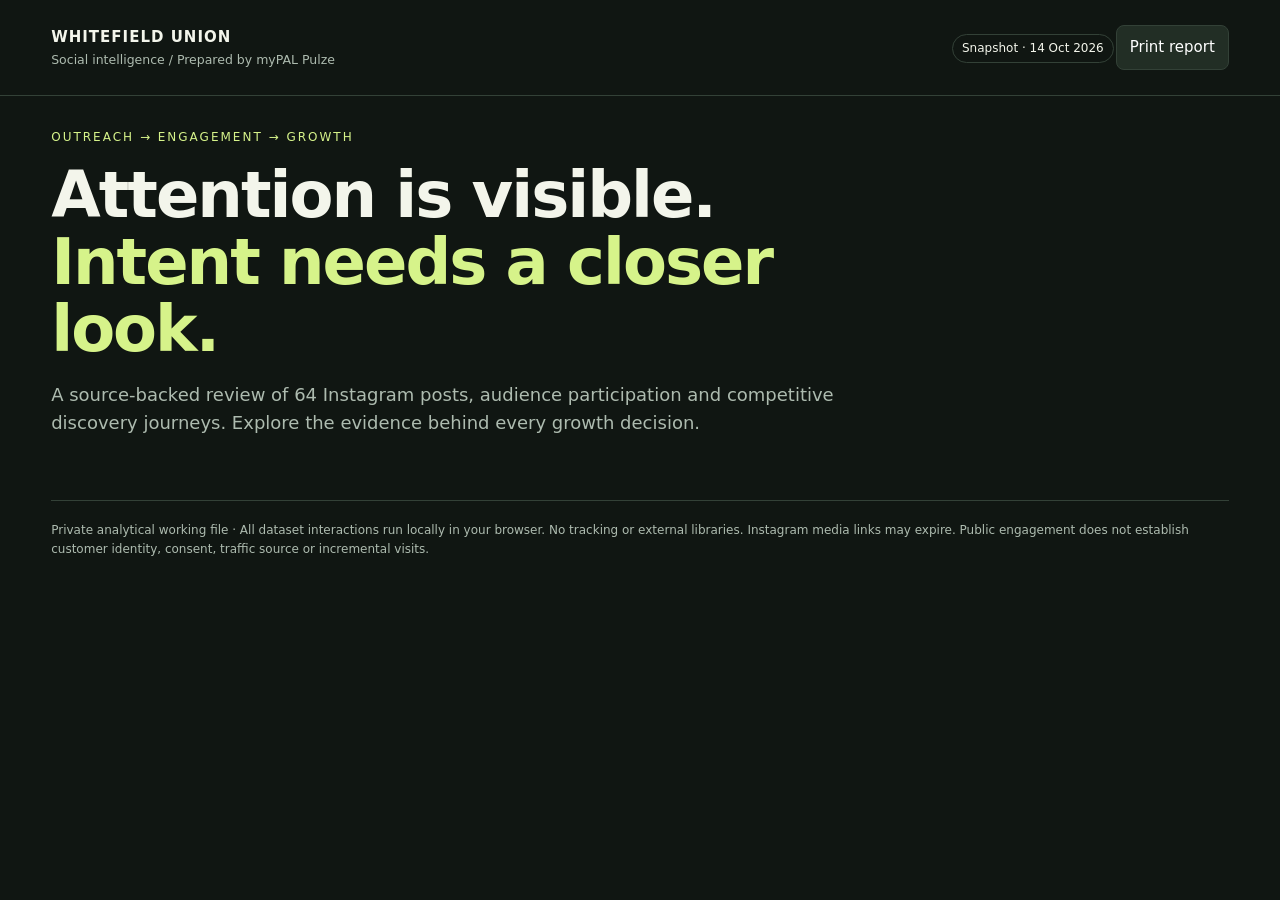
==== src/template.html @ 6ade648a "Add interactive Whitefield Union social intelligence report" ====
<!doctype html><html lang="en"><meta charset="utf-8"><meta name="viewport" content="width=device-width,initial-scale=1"><title>Whitefield Union · Social Intelligence</title><style>
:root{--bg:#101612;--card:#1a231d;--line:#334137;--muted:#adbbaf;--lime:#d6f38a;--orange:#ffb17c}*{box-sizing:border-box}body{margin:0;background:var(--bg);color:#f3f5eb;font:15px/1.55 system-ui,sans-serif}a{color:var(--lime)}button,input,select{font:inherit}button,select,input{background:#222e25;border:1px solid var(--line);color:#fff;border-radius:8px;padding:10px 13px}button{cursor:pointer}button:hover,button.active{background:var(--lime);color:#172015}header{padding:25px 4%;border-bottom:1px solid var(--line);display:flex;justify-content:space-between;align-items:center}.brand{font-weight:800;letter-spacing:1px}.brand small{display:block;color:var(--muted);font-weight:400;letter-spacing:0}main{max-width:1440px;margin:auto;padding:32px 4%}h1{font-size:clamp(32px,5vw,64px);line-height:1.05;max-width:900px;letter-spacing:-2px;margin:15px 0}h2{font-size:27px;margin:0 0 14px}h3{font-size:18px;margin:0 0 10px}p{color:var(--muted)}.eyebrow{font-size:12px;color:var(--lime);letter-spacing:2px;text-transform:uppercase}.lead{max-width:850px;font-size:18px}.tabs{display:flex;gap:8px;flex-wrap:wrap;margin:28px 0}.grid{display:grid;grid-template-columns:repeat(4,1fr);gap:16px;margin:20px 0}.two{grid-template-columns:repeat(2,1fr)}.three{grid-template-columns:repeat(3,1fr)}.card{background:var(--card);border:1px solid var(--line);border-radius:16px;padding:23px;min-width:0}.stat{font-size:35px;font-weight:750;color:var(--lime)}.muted,small{color:var(--muted)}.tag{display:inline-block;padding:4px 9px;border:1px solid var(--line);border-radius:20px;font-size:12px;margin:2px}.note{padding:16px 20px;border-left:3px solid var(--orange);background:#2a281e;margin:20px 0;color:#e8d8bf}.toolbar{display:flex;gap:12px;flex-wrap:wrap;align-items:center;margin:16px 0}input[type=search]{flex:1;min-width:200px}.barrow{display:grid;grid-template-columns:150px 1fr 85px;align-items:center;gap:12px;margin:12px 0;font-size:13px}.track{height:11px;background:#303d32;border-radius:8px;overflow:hidden}.fill{height:100%;background:var(--lime);border-radius:8px}.tablewrap{overflow:auto;max-height:650px}table{width:100%;border-collapse:collapse;font-size:13px}th{text-align:left;color:var(--lime);background:#202c23;position:sticky;top:0;white-space:nowrap}td,th{padding:13px;border-bottom:1px solid var(--line);vertical-align:top}td.caption{min-width:250px;max-width:400px;white-space:pre-line}details summary{cursor:pointer;color:var(--lime)}.chart{display:flex;height:185px;gap:8px;align-items:end;padding:10px 0 30px}.column{flex:1;background:var(--lime);position:relative;min-width:7px;border-radius:4px 4px 0 0}.column span{position:absolute;bottom:-27px;font-size:10px;color:var(--muted);left:0;white-space:nowrap}.column b{position:absolute;top:-23px;font-size:11px}.hidden{display:none}.flow{display:flex;gap:10px;flex-wrap:wrap}.flow div{flex:1;min-width:140px;background:#273629;padding:18px;border-radius:10px}.flow b{color:var(--lime);display:block}.foot{font-size:12px;border-top:1px solid var(--line);padding-top:20px;margin-top:35px;color:var(--muted)}dialog{background:var(--card);color:white;border:1px solid var(--line);border-radius:18px;width:min(850px,90vw);max-height:85vh}dialog::backdrop{background:#000a}.pill{color:var(--orange)}@media(max-width:850px){.grid,.two,.three{grid-template-columns:1fr 1fr}header{align-items:start}.barrow{grid-template-columns:100px 1fr 65px}}@media(max-width:540px){.grid,.two,.three{grid-template-columns:1fr}.tabs button{flex:1}header small{max-width:180px}}@media print{body{background:white;color:black}.card{background:white;border-color:#bbb}p,small,.muted{color:#444}.tabs,.toolbar,header button{display:none}.hidden{display:block}.tablewrap{max-height:none}.stat,a,.eyebrow,h3{color:#36501b}section{break-before:page}}
</style><header><div class="brand">WHITEFIELD UNION<small>Social intelligence / Prepared by myPAL Pulze</small></div><div><span class="tag">Snapshot · 14 Oct 2026</span><button onclick="window.print()">Print report</button></div></header><main><div class="eyebrow">Outreach → Engagement → Growth</div><h1>Attention is visible.<br><span style="color:var(--lime)">Intent needs a closer look.</span></h1><p class="lead">A source-backed review of 64 Instagram posts, audience participation and competitive discovery journeys. Explore the evidence behind every growth decision.</p><div class="tabs" id="tabs"></div><section id="overview"></section><section id="engagement" class="hidden"></section><section id="sentiment" class="hidden"></section><section id="competitors" class="hidden"></section><section id="coverage" class="hidden"></section><section id="actions" class="hidden"></section><div class="foot">Private analytical working file · All dataset interactions run locally in your browser. No tracking or external libraries. Instagram media links may expire. Public engagement does not establish customer identity, consent, traffic source or incremental visits.</div></main><dialog id="detail"><button onclick="this.closest('dialog').close()" style="float:right">Close</button><div id="detailBody"></div></dialog><script>
const D=__DATA__;
const $=id=>document.getElementById(id),esc=v=>String(v??'').replace(/[&<>"']/g,c=>({'&':'&amp;','<':'&lt;','>':'&gt;','"':'&quot;',"'":'&#39;'}[c])),fmt=n=>n==null?'Unavailable':Number(n).toLocaleString('en-IN'),median=a=>{a=a.filter(x=>x!=null).sort((a,b)=>a-b);return a.length?(a[Math.floor((a.length-1)/2)]+a[Math.ceil((a.length-1)/2)])/2:null},sum=a=>a.reduce((s,x)=>s+(x??0),0),count=(a,fn)=>a.reduce((o,x)=>(o[fn(x)]=(o[fn(x)]||0)+1,o),{}),card=(title,n,sub)=>`<div class="card"><small>${title}</small><div class="stat">${fmt(n)}</div><small>${sub}</small></div>`,bars=(o,unit='')=>{let m=Math.max(...Object.values(o),1);return Object.entries(o).sort((a,b)=>b[1]-a[1]).map(([k,v])=>`<div class="barrow"><span>${esc(k)}</span><div class="track"><div class="fill" style="width:${v/m*100}%"></div></div><b>${fmt(v)} ${unit}</b></div>`).join('')};
const names={overview:'Overview',engagement:'Engagement',sentiment:'Sentiment & intent',competitors:'Competitors',coverage:'Coverage & sources',actions:'Growth opportunities'};function tab(k){for(const id in names){$(id).classList.toggle('hidden',id!==k);$('nav-'+id).classList.toggle('active',id===k)}history.replaceState(null,'','#'+k)}$('tabs').innerHTML=Object.entries(names).map(([k,v])=>`<button id="nav-${k}" onclick="tab('${k}')">${v}</button>`).join('');
const topPost=[...D.posts].sort((a,b)=>(b.likes??-1)-(a.likes??-1))[0],known=D.posts.filter(p=>p.likes!=null),totalLikes=sum(known.map(p=>p.likes)),displayed=sum(D.coverage.map(c=>+c.displayed_total||0));
$('overview').innerHTML=`<div class="grid">${card('Posts reviewed',64,'12 Jul–13 Oct 2026')}${card('Collected comments',759,'843 displayed · 90.0% count ratio')}${card('Observed liker handles',D.totals.handles,'4,971 distinct post/handle pairs')}${card('Repeat liker handles',504,'19.5% seen on ≥2 posts')}</div><div class="grid two"><div class="card"><div class="eyebrow">01 / What the numbers say</div><h2>One outlier changes the story.</h2><p>The top creator-led Reel contributes <b>${(topPost.likes/totalLikes*100).toFixed(1)}%</b> of known visible likes. Its ${fmt(topPost.comments_count)} displayed comments include extensive family/comedy reactions. High attention is not the same as dining intent.</p><div class="grid two">${card('Median visible likes',median(known.map(p=>p.likes)),known.length+' posts with a visible count')}${card('Top post likes',topPost.likes,'Approximate displayed count; open evidence below')}</div><button onclick="post('${topPost.shortcode}')">Inspect the outlier ↗</button></div><div class="card"><div class="eyebrow">02 / Where opportunity appears</div><h2>Make the next step easier.</h2><p>Collected comments ask for location, booking links, event dates and which beers qualify for an offer. These are concrete topics for structured responses and enquiry capture.</p><p>Coastal food, atmosphere and creator partnerships provide discovery hooks. Link each hook to its own menu, event or offer journey and measure clicks → conversations → bookings → arrivals.</p><button onclick="tab('actions')">Explore product opportunities →</button></div></div><div class="note">Updated evidence: the analyst-share archive supersedes the 55-post liker screen. Both archives contain the same 759 comment records; they are not additive. Only Whitefield Union is in the supplied post dataset.</div><div class="grid three"><div class="card"><h3>Sentiment is contextual</h3><p>Emoji reactions, creator praise and venue feedback are separated. Automated English rules are review aids, not a customer satisfaction score.</p></div><div class="card"><h3>Discovery ≠ attribution</h3><p>Creator content and mentions indicate possible discovery routes. Referral traffic, ad spend, profile visits, reach and walk-ins are unavailable.</p></div><div class="card"><h3>Local competitive set</h3><p>Whitefield-area peers are selected because captured captions reference ITPL / Mahadevapura. This differs from the earlier Indiranagar brief.</p></div></div>`;
$('engagement').innerHTML=`<h2>Engagement, without the outlier illusion.</h2><p>Filters update all metrics, charts and the post register below. Visible likes + displayed comments are interactions, not reach-normalised engagement rates.</p><div class="toolbar"><input id="search" type="search" placeholder="Search captions, hashtags, mentions or publisher…" aria-label="Search posts"><select id="format" aria-label="Format"><option value="">All formats</option><option>Reel</option><option>Post</option></select><select id="category" aria-label="Content theme"><option value="">All themes</option>${[...new Set(D.posts.flatMap(p=>p.content_category))].map(c=>`<option>${esc(c)}</option>`).join('')}</select><label>From <input id="from" type="date" aria-label="From date"></label><label>To <input id="to" type="date" aria-label="To date"></label><label><input id="exclude" type="checkbox"> Exclude top Reel</label><select id="sort" aria-label="Sort posts"><option value="likes">Most likes</option><option value="comments_count">Most comments</option><option value="date">Newest first</option></select><button onclick="exportCSV(filteredPosts,'whitefield-posts.csv')">Export view</button></div><div id="engStats" class="grid"></div><div class="grid two"><div class="card"><h3>Format · median visible likes</h3><div id="formatBars"></div><p class="muted">Known-count posts only; n shown for each format. Post is the source label, not a verified carousel classification.</p></div><div class="card"><h3>Publishing cadence · posts by month</h3><div id="cadence" class="chart"></div><small>July and October are partial months. Dates with unknown times are not used for hour-of-day recommendations.</small></div><div class="card"><h3>Content mix · overlapping labels</h3><div id="mix"></div><small>Source keyword categories; one post can belong to several themes.</small></div><div class="card"><h3>Most-used hashtags</h3><div id="hashtags"></div><small>Frequency measures usage, not hashtag-driven traffic.</small></div></div><div class="card"><h3>Post evidence register</h3><div id="posts" class="tablewrap"></div></div>`;
let filteredPosts=[];function renderEng(){const q=$('search').value.toLowerCase();filteredPosts=D.posts.filter(p=>(!q||JSON.stringify([p.caption,p.hashtags,p.mentions,p.publishers]).toLowerCase().includes(q))&&(!$('format').value||p.post_type===$('format').value)&&(!$('category').value||p.content_category.includes($('category').value))&&(!$('from').value||p.date>=$('from').value)&&(!$('to').value||p.date<=$('to').value)&&(!$('exclude').checked||p.shortcode!==topPost.shortcode));let a=filteredPosts,k=a.filter(p=>p.likes!=null);$('engStats').innerHTML=card('Selected posts',a.length,'All charts use this selection')+card('Median likes',median(k.map(p=>p.likes)),k.length+' known / '+a.length+' posts')+card('Visible likes',sum(k.map(p=>p.likes)),'Sum; repeated users may be counted')+card('Displayed comments',sum(a.map(p=>p.comments_count)),'Displayed totals, not captured rows');let fo={};for(const f of ['Reel','Post']){let x=k.filter(p=>p.post_type===f);if(x.length)fo[f+' · n='+x.length]=median(x.map(p=>p.likes))}$('formatBars').innerHTML=bars(fo);let months=count(a,p=>p.date.slice(0,7)),mx=Math.max(...Object.values(months),1);$('cadence').innerHTML=Object.entries(months).sort().map(([k,v])=>`<div class="column" style="height:${v/mx*90}%" title="${k}: ${v} posts"><b>${v}</b><span>${k}</span></div>`).join('');$('mix').innerHTML=bars(count(a.flatMap(p=>p.content_category),x=>x));$('hashtags').innerHTML=bars(Object.fromEntries(Object.entries(count(a.flatMap(p=>p.hashtags),x=>x)).sort((a,b)=>b[1]-a[1]).slice(0,7)));a.sort((a,b)=>$('sort').value==='date'?b.date.localeCompare(a.date):(b[$('sort').value]??-1)-(a[$('sort').value]??-1));$('posts').innerHTML=`<table><thead><tr><th>Published</th><th>Post / caption</th><th>Format</th><th>Likes</th><th>Comments</th><th>Inspect</th></tr></thead><tbody>${a.map(p=>`<tr><td>${p.date}</td><td class="caption">${esc(p.caption.slice(0,150))}${p.caption.length>150?'…':''}<br><small>${esc(p.content_category.join(' · '))}</small></td><td>${p.post_type}</td><td>${fmt(p.likes)}</td><td>${fmt(p.comments_count)}</td><td><button onclick="post('${p.shortcode}')">Details</button></td></tr>`).join('')}</tbody></table>`}for(const id of ['search','format','category','from','to','exclude','sort'])$(id).addEventListener('input',renderEng);
function post(id){let p=D.posts.find(x=>x.shortcode===id),c=D.coverage.find(x=>x.shortcode===id);$('detailBody').innerHTML=`<div class="eyebrow">${p.post_type} / ${p.date}</div><h2>${id}</h2><a href="${esc(p.canonical_url)}" target="_blank" rel="noopener">Open Instagram source ↗</a><p style="white-space:pre-line">${esc(p.caption)}</p><p><b>Publishing accounts captured:</b> ${esc(p.publishers.join(', ')||'Unavailable')}<br><b>Audit account:</b> @${esc(p.account)}<br><b>Location field:</b> ${esc(p.location||'Not exposed')}<br><b>Hashtags:</b> ${esc(p.hashtags.join(' '))}<br><b>Mentions:</b> ${esc(p.mentions.join(' ')||'None captured')}<br><b>Date precision:</b> ${esc(p.published_at_precision)}</p><div class="grid two">${card('Visible likes',p.likes,'Views/plays: '+fmt(p.views_or_plays))}${card('Captured comments',c.collected_count,'Displayed: '+c.displayed_total)}</div><p>Collection stop: ${esc(c.stop_reason)}. Completeness: ${esc(c.complete)}.</p><details><summary>Media references (${p.image_urls.length} images)</summary>${p.image_urls.map((u,i)=>`<p><a href="${esc(u)}" target="_blank" rel="noopener">Image reference ${i+1}</a></p>`).join('')}${p.video_url?`<a href="${esc(p.video_url)}">Video reference</a>`:''}<p>Media was not re-hosted; references may have expired.</p></details><details><summary>Metric provenance</summary><pre style="white-space:pre-wrap">${esc(p.metric_sources)}</pre></details>`;$('detail').showModal()}
$('sentiment').innerHTML=`<h2>Read the conversation—not just the reaction.</h2><div class="note">All 759 records are classified using transparent English keyword rules. Kannada, transliterated text, sarcasm and mixed opinions need human review. Positive language may praise a creator rather than the business. Do not use these labels as an overall satisfaction rating.</div><div class="grid two"><div class="card"><h3>Comment categories · all records</h3>${bars(count(D.comments,c=>c.sentiment))}</div><div class="card"><h3>What is the comment about?</h3>${bars(count(D.comments,c=>c.focus))}<p>Topic detection is independent of sentiment. Ambiguous and emoji-only reactions remain “Unclear / social”. There are 3 records without comment text.</p><p><b>Observed concerns:</b> cuisine representation, dish naming and an image correction. These are not automatically complaints about service quality.</p><p><b>Account response evidence:</b> ${D.comments.filter(c=>c.is_account_response==='true').length} row flagged as the venue account; publisher replies may belong to collaborators. No parent comment IDs are populated, so an unanswered-question rate cannot be established.</p></div></div><div class="toolbar"><input id="cs" type="search" placeholder="Search comment text or username…" aria-label="Search comments"><select id="sent" aria-label="Comment category"><option value="">All categories</option>${Object.keys(count(D.comments,c=>c.sentiment)).sort().map(x=>`<option>${x}</option>`).join('')}</select><select id="focus" aria-label="Comment topic"><option value="">All topics</option><option>Venue / food</option><option>Creator / entertainment</option><option>Unclear / social</option></select><button onclick="exportCSV(filteredComments,'whitefield-comment-review.csv')">Export view</button></div><p id="commentCount"></p><div class="card tablewrap" id="comments"></div>`;
let filteredComments=[];function renderComments(){filteredComments=D.comments.filter(c=>(!$('sent').value||c.sentiment===$('sent').value)&&(!$('focus').value||c.focus===$('focus').value)&&(c.text+' '+c.username).toLowerCase().includes($('cs').value.toLowerCase()));$('commentCount').textContent=filteredComments.length+' matching records · labels are provisional; source text is preserved';$('comments').innerHTML=`<table><thead><tr><th>Author / time</th><th>Comment</th><th>Category / topic</th><th>Likes / response</th><th>Source</th></tr></thead><tbody>${filteredComments.map(c=>`<tr><td>@${esc(c.username)}<br><small>${esc(c.timestamp||'Timestamp unavailable')}</small></td><td class="caption">${esc(c.text||'[Text unavailable]')}</td><td>${c.sentiment}<br><small>${c.focus}</small></td><td>${fmt(c.comment_likes)}<br><small>${c.is_account_response==='true'?'Venue response':c.is_publisher_response==='true'?'Publisher response':'No response flag'}</small></td><td><a href="${esc(c.comment_url||c.post_url)}" target="_blank" rel="noopener">View ↗</a></td></tr>`).join('')}</tbody></table>`}for(const id of ['cs','sent','focus'])$(id).addEventListener('input',renderComments);
const competitors=[{name:'Biergarten',position:'Beer-garden community + regional food',evidence:'Official site presents communal tables, craft beer and its Karnataka Food Festival. A separate corporate package provides a group-occasion conversion route.',route:'Owned website → food / drink discovery → corporate enquiry',lesson:'Make coastal food and group occasions distinct entry points. Capture group size, date and occasion in WhatsApp before staff follow-up.',source:'https://biergarten.co.in/',extra:'https://biergarten.co.in/wp-content/uploads/2025/08/Corporate-Packages.pdf',tool:'Website and downloadable corporate package observed. CRM, WhatsApp automation and ad tooling are not verified.'},{name:'Windmills Craftworks',position:'Curated music + dining destination',evidence:'Its official site makes curated music central to the experience. A public Turntable Tickets page lists upcoming shows.',route:'Artist / event discovery → show listing → ticketing',lesson:'Give each Whitefield Union event a persistent page and tagged booking journey. Offer opt-in reminders for the next event in the same category.',source:'https://windmills-india.com/?direct=true',extra:'https://windmills-craftworks.turntabletickets.com/',tool:'Turntable Tickets is publicly visible. Attendance sync, audience segmentation and backend integrations are not verified.'},{name:'153 Biere Street',position:'Community, live music + private occasions',evidence:'The official site highlights craft beer, live music and private event enquiries as reasons to visit.',route:'Venue / occasion discovery → menu exploration → event enquiry',lesson:'Create separate enquiry flows for celebrations, office groups and casual visits; record each source and route to the appropriate offer.',source:'https://bierestreet.com/',extra:'https://bierestreet.com/',tool:'Owned website and event-enquiry route observed. No claim of automated nurture or specific CRM use.'}];
$('competitors').innerHTML=`<h2>Compete on the route from interest to visit.</h2><p>Directional Whitefield-area peer set—not a ranking or a matched Instagram performance benchmark. Public sources checked 16 Oct 2026; source pages can change.</p><div class="grid three">${competitors.map(c=>`<div class="card"><span class="tag">Strategy benchmark</span><h2>${c.name}</h2><h3>${c.position}</h3><p>${c.evidence}</p><p class="pill">${c.route}</p><details open><summary>What Pulze can enable</summary><p>${c.lesson}</p></details><p><small>${c.tool}</small></p><a href="${c.source}" target="_blank" rel="noopener">Official source ↗</a> · <a href="${c.extra}" target="_blank" rel="noopener">Conversion evidence ↗</a></div>`).join('')}</div><div class="card"><h3>Whitefield Union’s distinct opportunity</h3><p>The supplied captions combine coastal cuisine, creator entertainment, drinks and event-led dining. The clearest opportunity is to turn these different reasons for discovery into different conversations, rather than sending every visitor through the same generic enquiry.</p><div class="flow"><div><b>Coastal-food discovery</b>Menu + dietary preferences</div><div><b>Creator content</b>Creator-tagged offer link</div><div><b>Event interest</b>Date + ticket / table enquiry</div><div><b>Group occasions</b>Party size + occasion + callback</div></div></div><div class="note"><b>Where is competitor traffic coming from?</b> These sources establish public entry points, not traffic volumes or channel shares. Search, social, paid and direct contributions require analytics access. No competitor ad spend, automation adoption, follower-based engagement rate or walk-in performance is inferred.</div><details class="card"><summary>To build a numerical competitor benchmark</summary><p>Collect the same date window and post fields for each peer, with per-post comment and liker coverage. Compare format mix, posts per week, median visible likes, enquiry themes and linked booking routes. Add follower/reach denominators only when available at comparable capture times; preserve paid/organic and post-age limitations.</p></details>`;
$('coverage').innerHTML=`<h2>What was captured. What remains unknown.</h2><div class="grid">${card('Liker posts screened',64,'64/64 · all marked non-exhaustive')}${card('Comment count shortfall',84,'759 captured vs 843 displayed')}${card('Posts with comment gaps',10,'Largest gaps: 50 and 19 records')}${card('Commenter accounts',580,'115 also present in liker captures')}</div><div class="card"><h3>Archive reconciliation</h3><div class="tablewrap"><table><tr><th>Measure</th><th>v3 archive</th><th>Analyst-share · used in report</th></tr><tr><td>Posts / comment records</td><td>64 / 759</td><td>64 / 759</td></tr><tr><td>Liker posts screened</td><td>55 unique (56 screening rows)</td><td>64</td></tr><tr><td>Liker/post pairs</td><td>4,243</td><td>4,971</td></tr><tr><td>Distinct liker handles</td><td>2,261</td><td>2,586</td></tr><tr><td>Repeat handles ≥2 posts</td><td>434</td><td>504</td></tr></table></div><p>The brief’s 295 comments is superseded by both supplied archives. The archives overlap and must not be added together. Post-level metric snapshots are retained as supplied; liker-screen counts may differ because captures occurred at different times.</p></div><div class="grid two"><div class="card"><h3>Interpretation boundaries</h3><ul><li>90.0% is a count ratio, not proof of representative or exhaustive coverage.</li><li>Public comment order is not assumed chronological. Missing replies and unavailable bodies limit response analysis.</li><li>19 liker screens stopped at a limit; 45 at the end of the visible list. Every screen is marked incomplete.</li><li>Repeated handles are observed participation, not loyalty, authenticity or permission to contact.</li><li>Reach, impressions, saves, shares, ad spend, clicks and attributed sales are not provided.</li></ul></div><div class="card"><h3>Repeat participation · distinct posts liked</h3>${bars(D.recurrence)}<p>Distribution across 2,586 captured liker handles. Sampling limits affect recurrence; absence from a capture is not evidence of non-engagement.</p></div></div><div class="toolbar"><label><input id="gapsOnly" type="checkbox"> Only posts with comment shortfalls</label><button onclick="exportCSV(D.coverage,'comment-coverage.csv')">Export coverage</button></div><div id="coverageTable" class="card tablewrap"></div><div class="card" style="margin-top:20px"><h3>Method and source register</h3><p><b>Primary:</b> analyst-share/posts.csv, all_comments.csv, all_comment_coverage.csv, likers.csv, liker_coverage.csv and audience_observed.csv. Publishing-account metadata is joined by shortcode from v3/posts.csv. Raw collector diagnostics are not embedded.</p><p><b>Calculations:</b> liker identities are deduplicated by lower-cased handle and shortcode; recurrence means ≥2 distinct posts. Medians exclude missing values. Post likes use posts.csv, not liker sample counts. Content labels overlap. The sentiment and topic rules run across every comment; they are provisional, without a validated accuracy estimate. No textual opinion is assigned to emoji-only records.</p><p><b>Competitor sources:</b> official websites and publicly linked event/booking materials above. Selection is an analytical choice based on the captured Whitefield / Mahadevapura location references, not an assertion that these are the venue’s only competitors.</p></div>`;
function renderCoverage(){let a=D.coverage.filter(c=>!$('gapsOnly').checked||+c.displayed_total>+c.collected_count);$('coverageTable').innerHTML=`<table><thead><tr><th>Post</th><th>Displayed</th><th>Captured</th><th>Gap</th><th>Limit / reply expansions</th><th>Stop reason</th><th>Complete</th></tr></thead><tbody>${a.sort((a,b)=>(+b.displayed_total-+b.collected_count)-(+a.displayed_total-+a.collected_count)).map(c=>`<tr><td><button onclick="post('${c.shortcode}')">${c.shortcode}</button></td><td>${esc(c.displayed_total||'Unavailable')}</td><td>${c.collected_count}</td><td>${Math.max(0,+c.displayed_total-+c.collected_count)}</td><td>${esc(c.limit)} / ${esc(c.reply_expansions)}</td><td>${esc(c.stop_reason)}</td><td>${esc(c.complete)}</td></tr>`).join('')}</tbody></table>`}$('gapsOnly').addEventListener('change',renderCoverage);
const actions=[['01','Creator-to-enquiry attribution','A creator Reel dominates visible likes; many comments relate to the family or performance.','Give each creator a tagged landing link and a specific DM keyword. Capture the requested offer, visit date and party size, with opt-in.','Unique link visits → initiated conversations → qualified enquiries → bookings; compare creators on enquiry quality, not likes.'],['02','Location, menu and offer answers','Captured questions include “Location please”, “Link pls” and “Which beers are from ₹99??”.','Build a maintained menu/offer knowledge base, location card and booking response flow. Escalate unavailable or time-sensitive answers to staff.','Question volume by topic, response time, clicks to directions/menu, enquiry completion. No unanswered rate inferred from this capture.'],['03','Event-interest follow-through','Comments request future dates, weekday events, vegetarian menus and bookings.','Collect event preference, dietary interest and availability; use event-specific opt-in reminders and booking links.','Event-interest contacts → delivered reminders → bookings → verified attendance, measured per event.'],['04','Venue feedback and recovery','Some comments question cuisine representation and dish naming; creator praise can obscure these signals.','Route food/cultural corrections for human review. Maintain a feedback inbox by topic; add verified staff answers to the knowledge base.','Reviewed concerns, resolution time and recurring themes. Do not classify every critical comment as poor service.'],['05','Turn a visit into an owned relationship','Observed social handles are not an opted-in customer directory.','Connect the website, scan-for-menu and waiter-assisted capture to a deduplicated directory. Record consent, source, interests and visit events; then enable anniversary, birthday and return-visit journeys.','Opt-in capture rate, usable unique profiles, repeat visits and coupon redemption. Use a holdout where feasible to estimate additional visits.']];
$('actions').innerHTML=`<h2>From analysis to a measurable product system.</h2><p>These are recommended Pulze capabilities and integrations—not claims that they are already connected or that growth is guaranteed.</p><div class="flow"><div><b>1. Discover</b>Creators, content, events, search</div><div><b>2. Capture intent</b>DM, WhatsApp, website</div><div><b>3. Convert</b>Booking, offer, menu</div><div><b>4. Verify</b>Arrival / billing checkpoint</div><div><b>5. Re-engage</b>Opted-in, relevant follow-up</div></div>${actions.map(a=>`<div class="card" style="margin-top:18px"><div class="eyebrow">${a[0]} / Product opportunity</div><h3>${a[1]}</h3><div class="grid three"><div><b>Evidence</b><p>${a[2]}</p></div><div><b>Build / connect</b><p>${a[3]}</p></div><div><b>Measure</b><p>${a[4]}</p></div></div></div>`).join('')}<div class="note">Start with a measurement baseline and compare successive periods using the same definitions. Set targets after observing actual enquiry and visit conversion; this dataset cannot support a revenue or footfall forecast.</div>`;
function exportCSV(rows,name){if(!rows.length)return;let keys=[...new Set(rows.flatMap(Object.keys))],quote=x=>'"'+String(typeof x==='object'?JSON.stringify(x):x??'').replace(/"/g,'""')+'"',text=[keys.map(quote).join(','),...rows.map(r=>keys.map(k=>quote(r[k])).join(','))].join('\r\n');let u=URL.createObjectURL(new Blob(['\ufeff'+text],{type:'text/csv;charset=utf-8'})),a=document.createElement('a');a.href=u;a.download=name;a.click();setTimeout(()=>URL.revokeObjectURL(u),1000)}
renderEng();renderComments();renderCoverage();tab(names[location.hash.slice(1)]?location.hash.slice(1):'overview');
</script></html>
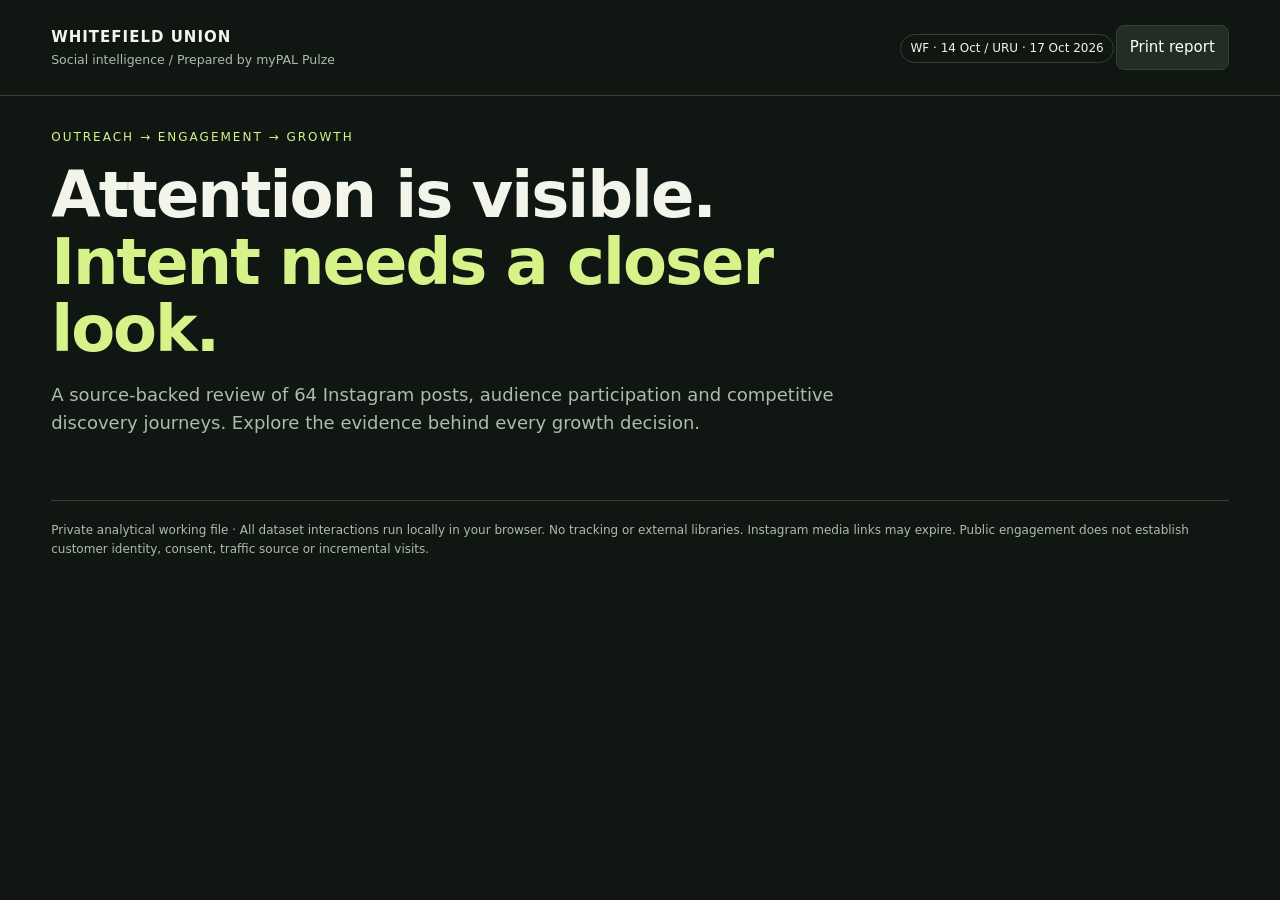
==== commit d89fda66: "Clarify capture dates and separate competitor dataset scope" ====
--- a/src/template.html
+++ b/src/template.html
@@ -1,11 +1,11 @@
 <!doctype html><html lang="en"><meta charset="utf-8"><meta name="viewport" content="width=device-width,initial-scale=1"><title>Whitefield Union · Social Intelligence</title><style>
 :root{--bg:#101612;--card:#1a231d;--line:#334137;--muted:#adbbaf;--lime:#d6f38a;--orange:#ffb17c}*{box-sizing:border-box}body{margin:0;background:var(--bg);color:#f3f5eb;font:15px/1.55 system-ui,sans-serif}a{color:var(--lime)}button,input,select{font:inherit}button,select,input{background:#222e25;border:1px solid var(--line);color:#fff;border-radius:8px;padding:10px 13px}button{cursor:pointer}button:hover,button.active{background:var(--lime);color:#172015}header{padding:25px 4%;border-bottom:1px solid var(--line);display:flex;justify-content:space-between;align-items:center}.brand{font-weight:800;letter-spacing:1px}.brand small{display:block;color:var(--muted);font-weight:400;letter-spacing:0}main{max-width:1440px;margin:auto;padding:32px 4%}h1{font-size:clamp(32px,5vw,64px);line-height:1.05;max-width:900px;letter-spacing:-2px;margin:15px 0}h2{font-size:27px;margin:0 0 14px}h3{font-size:18px;margin:0 0 10px}p{color:var(--muted)}.eyebrow{font-size:12px;color:var(--lime);letter-spacing:2px;text-transform:uppercase}.lead{max-width:850px;font-size:18px}.tabs{display:flex;gap:8px;flex-wrap:wrap;margin:28px 0}.grid{display:grid;grid-template-columns:repeat(4,1fr);gap:16px;margin:20px 0}.two{grid-template-columns:repeat(2,1fr)}.three{grid-template-columns:repeat(3,1fr)}.card{background:var(--card);border:1px solid var(--line);border-radius:16px;padding:23px;min-width:0}.stat{font-size:35px;font-weight:750;color:var(--lime)}.muted,small{color:var(--muted)}.tag{display:inline-block;padding:4px 9px;border:1px solid var(--line);border-radius:20px;font-size:12px;margin:2px}.note{padding:16px 20px;border-left:3px solid var(--orange);background:#2a281e;margin:20px 0;color:#e8d8bf}.toolbar{display:flex;gap:12px;flex-wrap:wrap;align-items:center;margin:16px 0}input[type=search]{flex:1;min-width:200px}.barrow{display:grid;grid-template-columns:150px 1fr 85px;align-items:center;gap:12px;margin:12px 0;font-size:13px}.track{height:11px;background:#303d32;border-radius:8px;overflow:hidden}.fill{height:100%;background:var(--lime);border-radius:8px}.tablewrap{overflow:auto;max-height:650px}table{width:100%;border-collapse:collapse;font-size:13px}th{text-align:left;color:var(--lime);background:#202c23;position:sticky;top:0;white-space:nowrap}td,th{padding:13px;border-bottom:1px solid var(--line);vertical-align:top}td.caption{min-width:250px;max-width:400px;white-space:pre-line}details summary{cursor:pointer;color:var(--lime)}.chart{display:flex;height:185px;gap:8px;align-items:end;padding:10px 0 30px}.column{flex:1;background:var(--lime);position:relative;min-width:7px;border-radius:4px 4px 0 0}.column span{position:absolute;bottom:-27px;font-size:10px;color:var(--muted);left:0;white-space:nowrap}.column b{position:absolute;top:-23px;font-size:11px}.hidden{display:none}.flow{display:flex;gap:10px;flex-wrap:wrap}.flow div{flex:1;min-width:140px;background:#273629;padding:18px;border-radius:10px}.flow b{color:var(--lime);display:block}.foot{font-size:12px;border-top:1px solid var(--line);padding-top:20px;margin-top:35px;color:var(--muted)}dialog{background:var(--card);color:white;border:1px solid var(--line);border-radius:18px;width:min(850px,90vw);max-height:85vh}dialog::backdrop{background:#000a}.pill{color:var(--orange)}@media(max-width:850px){.grid,.two,.three{grid-template-columns:1fr 1fr}header{align-items:start}.barrow{grid-template-columns:100px 1fr 65px}}@media(max-width:540px){.grid,.two,.three{grid-template-columns:1fr}.tabs button{flex:1}header small{max-width:180px}}@media print{body{background:white;color:black}.card{background:white;border-color:#bbb}p,small,.muted{color:#444}.tabs,.toolbar,header button{display:none}.hidden{display:block}.tablewrap{max-height:none}.stat,a,.eyebrow,h3{color:#36501b}section{break-before:page}}
-</style><header><div class="brand">WHITEFIELD UNION<small>Social intelligence / Prepared by myPAL Pulze</small></div><div><span class="tag">Snapshot · 14 Oct 2026</span><button onclick="window.print()">Print report</button></div></header><main><div class="eyebrow">Outreach → Engagement → Growth</div><h1>Attention is visible.<br><span style="color:var(--lime)">Intent needs a closer look.</span></h1><p class="lead">A source-backed review of 64 Instagram posts, audience participation and competitive discovery journeys. Explore the evidence behind every growth decision.</p><div class="tabs" id="tabs"></div><section id="overview"></section><section id="engagement" class="hidden"></section><section id="sentiment" class="hidden"></section><section id="competitors" class="hidden"></section><section id="coverage" class="hidden"></section><section id="actions" class="hidden"></section><div class="foot">Private analytical working file · All dataset interactions run locally in your browser. No tracking or external libraries. Instagram media links may expire. Public engagement does not establish customer identity, consent, traffic source or incremental visits.</div></main><dialog id="detail"><button onclick="this.closest('dialog').close()" style="float:right">Close</button><div id="detailBody"></div></dialog><script>
+</style><header><div class="brand">WHITEFIELD UNION<small>Social intelligence / Prepared by myPAL Pulze</small></div><div><span class="tag">WF · 14 Oct / URU · 17 Oct 2026</span><button onclick="window.print()">Print report</button></div></header><main><div class="eyebrow">Outreach → Engagement → Growth</div><h1>Attention is visible.<br><span style="color:var(--lime)">Intent needs a closer look.</span></h1><p class="lead">A source-backed review of 64 Instagram posts, audience participation and competitive discovery journeys. Explore the evidence behind every growth decision.</p><div class="tabs" id="tabs"></div><section id="overview"></section><section id="engagement" class="hidden"></section><section id="sentiment" class="hidden"></section><section id="competitors" class="hidden"></section><section id="coverage" class="hidden"></section><section id="actions" class="hidden"></section><div class="foot">Private analytical working file · All dataset interactions run locally in your browser. No tracking or external libraries. Instagram media links may expire. Public engagement does not establish customer identity, consent, traffic source or incremental visits.</div></main><dialog id="detail"><button onclick="this.closest('dialog').close()" style="float:right">Close</button><div id="detailBody"></div></dialog><script>
 const D=__DATA__;
 const $=id=>document.getElementById(id),esc=v=>String(v??'').replace(/[&<>"']/g,c=>({'&':'&amp;','<':'&lt;','>':'&gt;','"':'&quot;',"'":'&#39;'}[c])),fmt=n=>n==null?'Unavailable':Number(n).toLocaleString('en-IN'),median=a=>{a=a.filter(x=>x!=null).sort((a,b)=>a-b);return a.length?(a[Math.floor((a.length-1)/2)]+a[Math.ceil((a.length-1)/2)])/2:null},sum=a=>a.reduce((s,x)=>s+(x??0),0),count=(a,fn)=>a.reduce((o,x)=>(o[fn(x)]=(o[fn(x)]||0)+1,o),{}),card=(title,n,sub)=>`<div class="card"><small>${title}</small><div class="stat">${fmt(n)}</div><small>${sub}</small></div>`,bars=(o,unit='')=>{let m=Math.max(...Object.values(o),1);return Object.entries(o).sort((a,b)=>b[1]-a[1]).map(([k,v])=>`<div class="barrow"><span>${esc(k)}</span><div class="track"><div class="fill" style="width:${v/m*100}%"></div></div><b>${fmt(v)} ${unit}</b></div>`).join('')};
 const names={overview:'Overview',engagement:'Engagement',sentiment:'Sentiment & intent',competitors:'Competitors',coverage:'Coverage & sources',actions:'Growth opportunities'};function tab(k){for(const id in names){$(id).classList.toggle('hidden',id!==k);$('nav-'+id).classList.toggle('active',id===k)}history.replaceState(null,'','#'+k)}$('tabs').innerHTML=Object.entries(names).map(([k,v])=>`<button id="nav-${k}" onclick="tab('${k}')">${v}</button>`).join('');
 const topPost=[...D.posts].sort((a,b)=>(b.likes??-1)-(a.likes??-1))[0],known=D.posts.filter(p=>p.likes!=null),totalLikes=sum(known.map(p=>p.likes)),displayed=sum(D.coverage.map(c=>+c.displayed_total||0));
-$('overview').innerHTML=`<div class="grid">${card('Posts reviewed',64,'12 Jul–13 Oct 2026')}${card('Collected comments',759,'843 displayed · 90.0% count ratio')}${card('Observed liker handles',D.totals.handles,'4,971 distinct post/handle pairs')}${card('Repeat liker handles',504,'19.5% seen on ≥2 posts')}</div><div class="grid two"><div class="card"><div class="eyebrow">01 / What the numbers say</div><h2>One outlier changes the story.</h2><p>The top creator-led Reel contributes <b>${(topPost.likes/totalLikes*100).toFixed(1)}%</b> of known visible likes. Its ${fmt(topPost.comments_count)} displayed comments include extensive family/comedy reactions. High attention is not the same as dining intent.</p><div class="grid two">${card('Median visible likes',median(known.map(p=>p.likes)),known.length+' posts with a visible count')}${card('Top post likes',topPost.likes,'Approximate displayed count; open evidence below')}</div><button onclick="post('${topPost.shortcode}')">Inspect the outlier ↗</button></div><div class="card"><div class="eyebrow">02 / Where opportunity appears</div><h2>Make the next step easier.</h2><p>Collected comments ask for location, booking links, event dates and which beers qualify for an offer. These are concrete topics for structured responses and enquiry capture.</p><p>Coastal food, atmosphere and creator partnerships provide discovery hooks. Link each hook to its own menu, event or offer journey and measure clicks → conversations → bookings → arrivals.</p><button onclick="tab('actions')">Explore product opportunities →</button></div></div><div class="note">Updated evidence: the analyst-share archive supersedes the 55-post liker screen. Both archives contain the same 759 comment records; they are not additive. Only Whitefield Union is in the supplied post dataset.</div><div class="grid three"><div class="card"><h3>Sentiment is contextual</h3><p>Emoji reactions, creator praise and venue feedback are separated. Automated English rules are review aids, not a customer satisfaction score.</p></div><div class="card"><h3>Discovery ≠ attribution</h3><p>Creator content and mentions indicate possible discovery routes. Referral traffic, ad spend, profile visits, reach and walk-ins are unavailable.</p></div><div class="card"><h3>Local competitive set</h3><p>Whitefield-area peers are selected because captured captions reference ITPL / Mahadevapura. This differs from the earlier Indiranagar brief.</p></div></div>`;
+$('overview').innerHTML=`<div class="grid">${card('Posts reviewed',64,'12 Jul–13 Oct 2026')}${card('Collected comments',759,'843 displayed · 90.0% count ratio')}${card('Observed liker handles',D.totals.handles,'4,971 distinct post/handle pairs')}${card('Repeat liker handles',504,'19.5% seen on ≥2 posts')}</div><div class="grid two"><div class="card"><div class="eyebrow">01 / What the numbers say</div><h2>One outlier changes the story.</h2><p>The top creator-led Reel contributes <b>${(topPost.likes/totalLikes*100).toFixed(1)}%</b> of known visible likes. Its ${fmt(topPost.comments_count)} displayed comments include extensive family/comedy reactions. High attention is not the same as dining intent.</p><div class="grid two">${card('Median visible likes',median(known.map(p=>p.likes)),known.length+' posts with a visible count')}${card('Top post likes',topPost.likes,'Approximate displayed count; open evidence below')}</div><button onclick="post('${topPost.shortcode}')">Inspect the outlier ↗</button></div><div class="card"><div class="eyebrow">02 / Where opportunity appears</div><h2>Make the next step easier.</h2><p>Collected comments ask for location, booking links, event dates and which beers qualify for an offer. These are concrete topics for structured responses and enquiry capture.</p><p>Coastal food, atmosphere and creator partnerships provide discovery hooks. Link each hook to its own menu, event or offer journey and measure clicks → conversations → bookings → arrivals.</p><button onclick="tab('actions')">Explore product opportunities →</button></div></div><div class="note">Updated evidence: the analyst-share archive supersedes the 55-post liker screen. Both archives contain the same 759 comment records; they are not additive. Whitefield Union metrics remain separate from the added URU discovery-only archive.</div><div class="grid three"><div class="card"><h3>Sentiment is contextual</h3><p>Emoji reactions, creator praise and venue feedback are separated. Automated English rules are review aids, not a customer satisfaction score.</p></div><div class="card"><h3>Discovery ≠ attribution</h3><p>Creator content and mentions indicate possible discovery routes. Referral traffic, ad spend, profile visits, reach and walk-ins are unavailable.</p></div><div class="card"><h3>Local competitive set</h3><p>Whitefield-area peers are selected because captured captions reference ITPL / Mahadevapura. This differs from the earlier Indiranagar brief.</p></div></div>`;
 $('engagement').innerHTML=`<h2>Engagement, without the outlier illusion.</h2><p>Filters update all metrics, charts and the post register below. Visible likes + displayed comments are interactions, not reach-normalised engagement rates.</p><div class="toolbar"><input id="search" type="search" placeholder="Search captions, hashtags, mentions or publisher…" aria-label="Search posts"><select id="format" aria-label="Format"><option value="">All formats</option><option>Reel</option><option>Post</option></select><select id="category" aria-label="Content theme"><option value="">All themes</option>${[...new Set(D.posts.flatMap(p=>p.content_category))].map(c=>`<option>${esc(c)}</option>`).join('')}</select><label>From <input id="from" type="date" aria-label="From date"></label><label>To <input id="to" type="date" aria-label="To date"></label><label><input id="exclude" type="checkbox"> Exclude top Reel</label><select id="sort" aria-label="Sort posts"><option value="likes">Most likes</option><option value="comments_count">Most comments</option><option value="date">Newest first</option></select><button onclick="exportCSV(filteredPosts,'whitefield-posts.csv')">Export view</button></div><div id="engStats" class="grid"></div><div class="grid two"><div class="card"><h3>Format · median visible likes</h3><div id="formatBars"></div><p class="muted">Known-count posts only; n shown for each format. Post is the source label, not a verified carousel classification.</p></div><div class="card"><h3>Publishing cadence · posts by month</h3><div id="cadence" class="chart"></div><small>July and October are partial months. Dates with unknown times are not used for hour-of-day recommendations.</small></div><div class="card"><h3>Content mix · overlapping labels</h3><div id="mix"></div><small>Source keyword categories; one post can belong to several themes.</small></div><div class="card"><h3>Most-used hashtags</h3><div id="hashtags"></div><small>Frequency measures usage, not hashtag-driven traffic.</small></div></div><div class="card"><h3>Post evidence register</h3><div id="posts" class="tablewrap"></div></div>`;
 let filteredPosts=[];function renderEng(){const q=$('search').value.toLowerCase();filteredPosts=D.posts.filter(p=>(!q||JSON.stringify([p.caption,p.hashtags,p.mentions,p.publishers]).toLowerCase().includes(q))&&(!$('format').value||p.post_type===$('format').value)&&(!$('category').value||p.content_category.includes($('category').value))&&(!$('from').value||p.date>=$('from').value)&&(!$('to').value||p.date<=$('to').value)&&(!$('exclude').checked||p.shortcode!==topPost.shortcode));let a=filteredPosts,k=a.filter(p=>p.likes!=null);$('engStats').innerHTML=card('Selected posts',a.length,'All charts use this selection')+card('Median likes',median(k.map(p=>p.likes)),k.length+' known / '+a.length+' posts')+card('Visible likes',sum(k.map(p=>p.likes)),'Sum; repeated users may be counted')+card('Displayed comments',sum(a.map(p=>p.comments_count)),'Displayed totals, not captured rows');let fo={};for(const f of ['Reel','Post']){let x=k.filter(p=>p.post_type===f);if(x.length)fo[f+' · n='+x.length]=median(x.map(p=>p.likes))}$('formatBars').innerHTML=bars(fo);let months=count(a,p=>p.date.slice(0,7)),mx=Math.max(...Object.values(months),1);$('cadence').innerHTML=Object.entries(months).sort().map(([k,v])=>`<div class="column" style="height:${v/mx*90}%" title="${k}: ${v} posts"><b>${v}</b><span>${k}</span></div>`).join('');$('mix').innerHTML=bars(count(a.flatMap(p=>p.content_category),x=>x));$('hashtags').innerHTML=bars(Object.fromEntries(Object.entries(count(a.flatMap(p=>p.hashtags),x=>x)).sort((a,b)=>b[1]-a[1]).slice(0,7)));a.sort((a,b)=>$('sort').value==='date'?b.date.localeCompare(a.date):(b[$('sort').value]??-1)-(a[$('sort').value]??-1));$('posts').innerHTML=`<table><thead><tr><th>Published</th><th>Post / caption</th><th>Format</th><th>Likes</th><th>Comments</th><th>Inspect</th></tr></thead><tbody>${a.map(p=>`<tr><td>${p.date}</td><td class="caption">${esc(p.caption.slice(0,150))}${p.caption.length>150?'…':''}<br><small>${esc(p.content_category.join(' · '))}</small></td><td>${p.post_type}</td><td>${fmt(p.likes)}</td><td>${fmt(p.comments_count)}</td><td><button onclick="post('${p.shortcode}')">Details</button></td></tr>`).join('')}</tbody></table>`}for(const id of ['search','format','category','from','to','exclude','sort'])$(id).addEventListener('input',renderEng);
 function post(id){let p=D.posts.find(x=>x.shortcode===id),c=D.coverage.find(x=>x.shortcode===id);$('detailBody').innerHTML=`<div class="eyebrow">${p.post_type} / ${p.date}</div><h2>${id}</h2><a href="${esc(p.canonical_url)}" target="_blank" rel="noopener">Open Instagram source ↗</a><p style="white-space:pre-line">${esc(p.caption)}</p><p><b>Publishing accounts captured:</b> ${esc(p.publishers.join(', ')||'Unavailable')}<br><b>Audit account:</b> @${esc(p.account)}<br><b>Location field:</b> ${esc(p.location||'Not exposed')}<br><b>Hashtags:</b> ${esc(p.hashtags.join(' '))}<br><b>Mentions:</b> ${esc(p.mentions.join(' ')||'None captured')}<br><b>Date precision:</b> ${esc(p.published_at_precision)}</p><div class="grid two">${card('Visible likes',p.likes,'Views/plays: '+fmt(p.views_or_plays))}${card('Captured comments',c.collected_count,'Displayed: '+c.displayed_total)}</div><p>Collection stop: ${esc(c.stop_reason)}. Completeness: ${esc(c.complete)}.</p><details><summary>Media references (${p.image_urls.length} images)</summary>${p.image_urls.map((u,i)=>`<p><a href="${esc(u)}" target="_blank" rel="noopener">Image reference ${i+1}</a></p>`).join('')}${p.video_url?`<a href="${esc(p.video_url)}">Video reference</a>`:''}<p>Media was not re-hosted; references may have expired.</p></details><details><summary>Metric provenance</summary><pre style="white-space:pre-wrap">${esc(p.metric_sources)}</pre></details>`;$('detail').showModal()}
